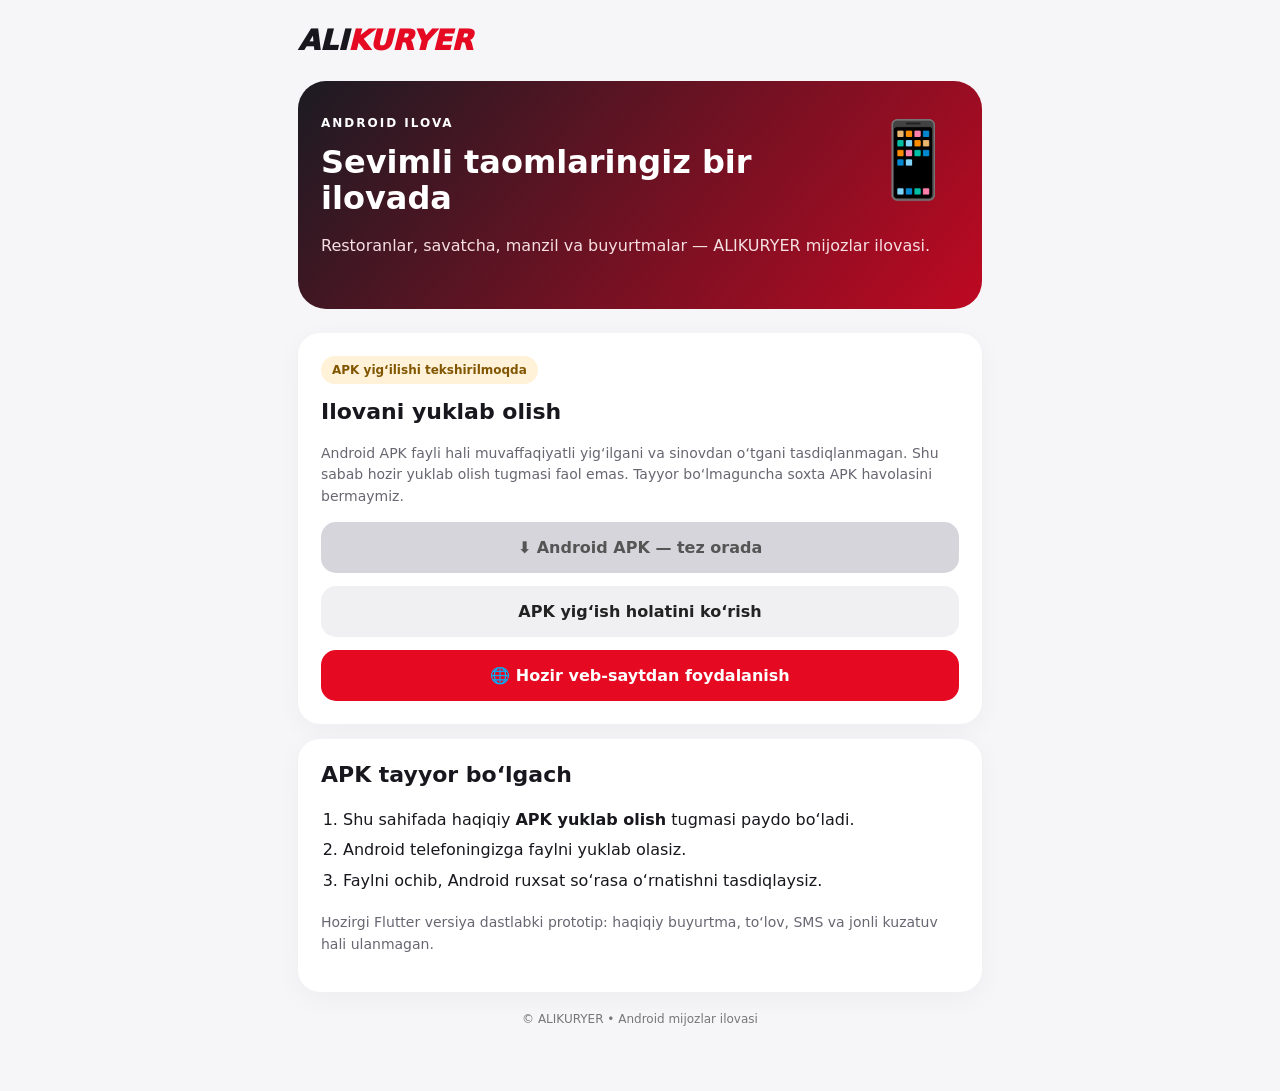
==== docs/app.html @ 2ca73f2b "Add truthful Android app download landing page pending verified APK" ====
<!doctype html><html lang="uz"><head><meta charset="utf-8"><meta name="viewport" content="width=device-width,initial-scale=1"><meta name="theme-color" content="#e50922"><title>ALIKURYER — Android ilovasi</title><style>*{box-sizing:border-box}body{margin:0;background:#f6f6f8;color:#17171d;font:16px system-ui,-apple-system,Arial,sans-serif}.wrap{max-width:720px;margin:auto;padding:24px 18px 45px}.brand{font-weight:950;font-size:28px;font-style:italic}.brand span{color:#e50922}.hero{background:linear-gradient(130deg,#1b1b23,#be0922);color:#fff;border-radius:28px;padding:35px 23px;margin:24px 0}.hero h1{font-size:32px;line-height:1.12;margin:15px 0}.hero p{color:#f6dfe2;line-height:1.6}.phone{font-size:74px;float:right}.card{background:#fff;border-radius:22px;padding:23px;margin-top:15px;box-shadow:0 7px 28px #0000000a}h2{margin-top:0;font-size:22px}.btn{display:block;text-align:center;text-decoration:none;border-radius:15px;padding:16px;font-weight:800;margin-top:13px}.primary{background:#e50922;color:#fff}.secondary{background:#f0f0f3;color:#222}.muted{color:#676772;line-height:1.55;font-size:14px}.status{display:inline-block;border-radius:99px;padding:7px 11px;background:#fff2d9;color:#825600;font-size:12px;font-weight:800}.disabled{background:#d5d5db;color:#555;cursor:not-allowed;border:0;width:100%;font:inherit;font-weight:800}.steps{padding-left:22px;line-height:1.9}a{color:#c80920}footer{text-align:center;color:#777;font-size:12px;padding:20px}</style></head><body><div class="wrap"><div class="brand">ALI<span>KURYER</span></div><section class="hero"><div class="phone" aria-hidden="true">📱</div><div style="font-size:12px;letter-spacing:2px;font-weight:800">ANDROID ILOVA</div><h1>Sevimli taomlaringiz bir ilovada</h1><p>Restoranlar, savatcha, manzil va buyurtmalar — ALIKURYER mijozlar ilovasi.</p></section><section class="card"><span class="status">APK yig‘ilishi tekshirilmoqda</span><h2 style="margin-top:15px">Ilovani yuklab olish</h2><p class="muted">Android APK fayli hali muvaffaqiyatli yig‘ilgani va sinovdan o‘tgani tasdiqlanmagan. Shu sabab hozir yuklab olish tugmasi faol emas. Tayyor bo‘lmaguncha soxta APK havolasini bermaymiz.</p><button class="btn disabled" disabled aria-disabled="true">⬇ Android APK — tez orada</button><a class="btn secondary" href="https://github.com/alikuryer2026-crypto/alikuryer/actions/workflows/flutter-customer-apk.yml" target="_blank" rel="noopener noreferrer">APK yig‘ish holatini ko‘rish</a><a class="btn primary" href="./">🌐 Hozir veb-saytdan foydalanish</a></section><section class="card"><h2>APK tayyor bo‘lgach</h2><ol class="steps"><li>Shu sahifada haqiqiy <b>APK yuklab olish</b> tugmasi paydo bo‘ladi.</li><li>Android telefoningizga faylni yuklab olasiz.</li><li>Faylni ochib, Android ruxsat so‘rasa o‘rnatishni tasdiqlaysiz.</li></ol><p class="muted">Hozirgi Flutter versiya dastlabki prototip: haqiqiy buyurtma, to‘lov, SMS va jonli kuzatuv hali ulanmagan.</p></section><footer>© ALIKURYER • Android mijozlar ilovasi</footer></div></body></html>
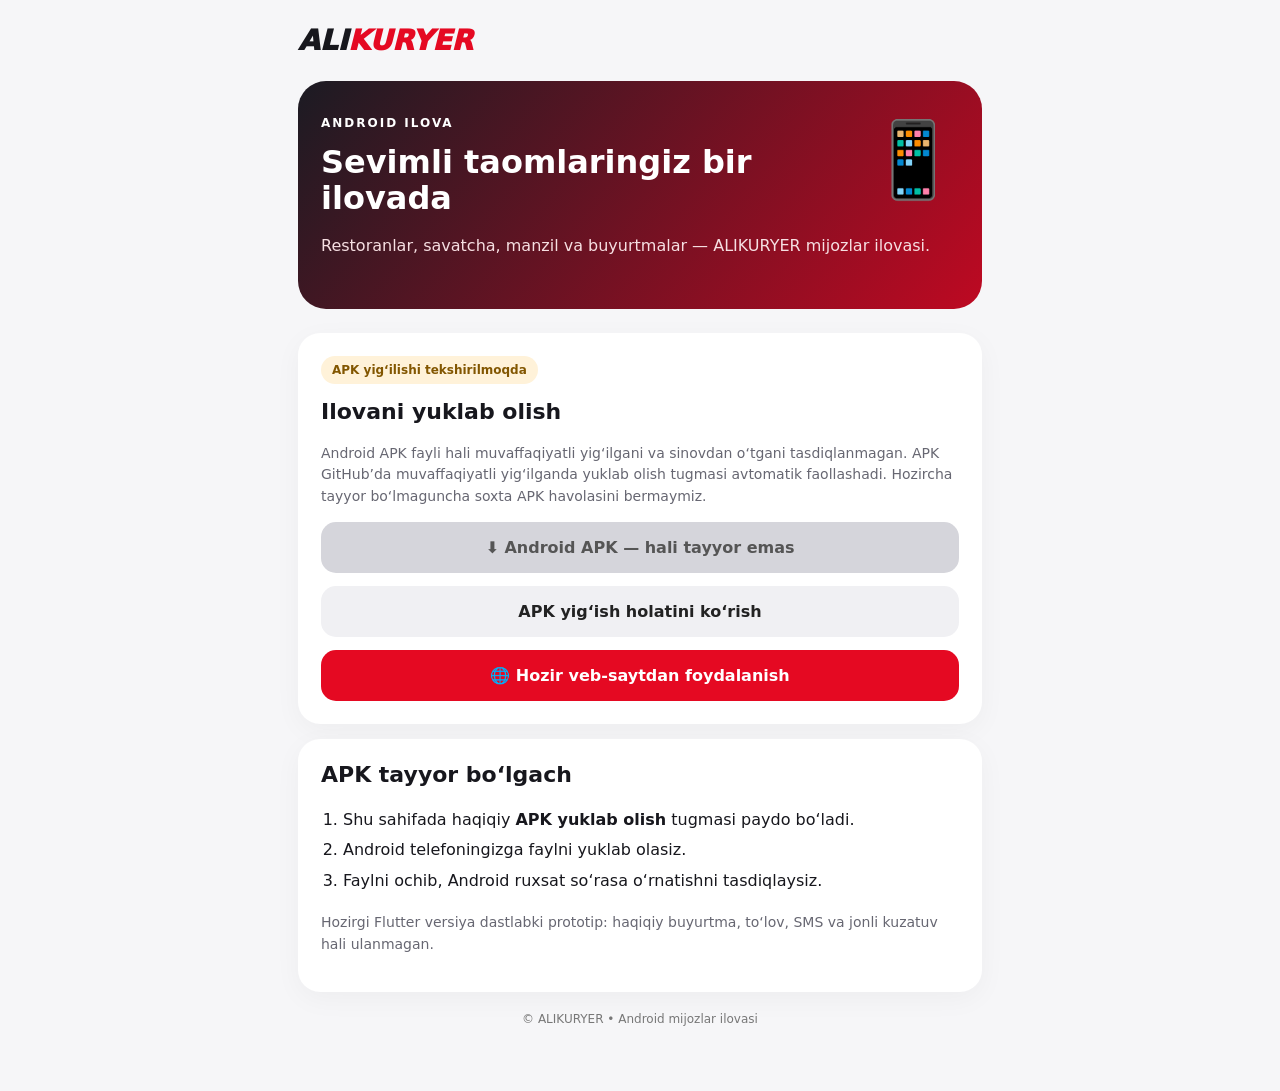
==== commit 4d0bf4e1: "Enable one-tap APK download automatically when verified GitHub Release asset exists" ====
--- a/docs/app.html
+++ b/docs/app.html
@@ -1 +1 @@
-<!doctype html><html lang="uz"><head><meta charset="utf-8"><meta name="viewport" content="width=device-width,initial-scale=1"><meta name="theme-color" content="#e50922"><title>ALIKURYER — Android ilovasi</title><style>*{box-sizing:border-box}body{margin:0;background:#f6f6f8;color:#17171d;font:16px system-ui,-apple-system,Arial,sans-serif}.wrap{max-width:720px;margin:auto;padding:24px 18px 45px}.brand{font-weight:950;font-size:28px;font-style:italic}.brand span{color:#e50922}.hero{background:linear-gradient(130deg,#1b1b23,#be0922);color:#fff;border-radius:28px;padding:35px 23px;margin:24px 0}.hero h1{font-size:32px;line-height:1.12;margin:15px 0}.hero p{color:#f6dfe2;line-height:1.6}.phone{font-size:74px;float:right}.card{background:#fff;border-radius:22px;padding:23px;margin-top:15px;box-shadow:0 7px 28px #0000000a}h2{margin-top:0;font-size:22px}.btn{display:block;text-align:center;text-decoration:none;border-radius:15px;padding:16px;font-weight:800;margin-top:13px}.primary{background:#e50922;color:#fff}.secondary{background:#f0f0f3;color:#222}.muted{color:#676772;line-height:1.55;font-size:14px}.status{display:inline-block;border-radius:99px;padding:7px 11px;background:#fff2d9;color:#825600;font-size:12px;font-weight:800}.disabled{background:#d5d5db;color:#555;cursor:not-allowed;border:0;width:100%;font:inherit;font-weight:800}.steps{padding-left:22px;line-height:1.9}a{color:#c80920}footer{text-align:center;color:#777;font-size:12px;padding:20px}</style></head><body><div class="wrap"><div class="brand">ALI<span>KURYER</span></div><section class="hero"><div class="phone" aria-hidden="true">📱</div><div style="font-size:12px;letter-spacing:2px;font-weight:800">ANDROID ILOVA</div><h1>Sevimli taomlaringiz bir ilovada</h1><p>Restoranlar, savatcha, manzil va buyurtmalar — ALIKURYER mijozlar ilovasi.</p></section><section class="card"><span class="status">APK yig‘ilishi tekshirilmoqda</span><h2 style="margin-top:15px">Ilovani yuklab olish</h2><p class="muted">Android APK fayli hali muvaffaqiyatli yig‘ilgani va sinovdan o‘tgani tasdiqlanmagan. Shu sabab hozir yuklab olish tugmasi faol emas. Tayyor bo‘lmaguncha soxta APK havolasini bermaymiz.</p><button class="btn disabled" disabled aria-disabled="true">⬇ Android APK — tez orada</button><a class="btn secondary" href="https://github.com/alikuryer2026-crypto/alikuryer/actions/workflows/flutter-customer-apk.yml" target="_blank" rel="noopener noreferrer">APK yig‘ish holatini ko‘rish</a><a class="btn primary" href="./">🌐 Hozir veb-saytdan foydalanish</a></section><section class="card"><h2>APK tayyor bo‘lgach</h2><ol class="steps"><li>Shu sahifada haqiqiy <b>APK yuklab olish</b> tugmasi paydo bo‘ladi.</li><li>Android telefoningizga faylni yuklab olasiz.</li><li>Faylni ochib, Android ruxsat so‘rasa o‘rnatishni tasdiqlaysiz.</li></ol><p class="muted">Hozirgi Flutter versiya dastlabki prototip: haqiqiy buyurtma, to‘lov, SMS va jonli kuzatuv hali ulanmagan.</p></section><footer>© ALIKURYER • Android mijozlar ilovasi</footer></div></body></html>+<!doctype html><html lang="uz"><head><meta charset="utf-8"><meta name="viewport" content="width=device-width,initial-scale=1"><meta name="theme-color" content="#e50922"><title>ALIKURYER — Android ilovasi</title><style>*{box-sizing:border-box}body{margin:0;background:#f6f6f8;color:#17171d;font:16px system-ui,-apple-system,Arial,sans-serif}.wrap{max-width:720px;margin:auto;padding:24px 18px 45px}.brand{font-weight:950;font-size:28px;font-style:italic}.brand span{color:#e50922}.hero{background:linear-gradient(130deg,#1b1b23,#be0922);color:#fff;border-radius:28px;padding:35px 23px;margin:24px 0}.hero h1{font-size:32px;line-height:1.12;margin:15px 0}.hero p{color:#f6dfe2;line-height:1.6}.phone{font-size:74px;float:right}.card{background:#fff;border-radius:22px;padding:23px;margin-top:15px;box-shadow:0 7px 28px #0000000a}h2{margin-top:0;font-size:22px}.btn{display:block;text-align:center;text-decoration:none;border-radius:15px;padding:16px;font-weight:800;margin-top:13px}.primary{background:#e50922;color:#fff}.secondary{background:#f0f0f3;color:#222}.muted{color:#676772;line-height:1.55;font-size:14px}.status{display:inline-block;border-radius:99px;padding:7px 11px;background:#fff2d9;color:#825600;font-size:12px;font-weight:800}.disabled{background:#d5d5db;color:#555;cursor:not-allowed;border:0;width:100%;font:inherit;font-weight:800}.steps{padding-left:22px;line-height:1.9}a{color:#c80920}footer{text-align:center;color:#777;font-size:12px;padding:20px}</style></head><body><div class="wrap"><div class="brand">ALI<span>KURYER</span></div><section class="hero"><div class="phone" aria-hidden="true">📱</div><div style="font-size:12px;letter-spacing:2px;font-weight:800">ANDROID ILOVA</div><h1>Sevimli taomlaringiz bir ilovada</h1><p>Restoranlar, savatcha, manzil va buyurtmalar — ALIKURYER mijozlar ilovasi.</p></section><section class="card"><span class="status">APK yig‘ilishi tekshirilmoqda</span><h2 style="margin-top:15px">Ilovani yuklab olish</h2><p class="muted">Android APK fayli hali muvaffaqiyatli yig‘ilgani va sinovdan o‘tgani tasdiqlanmagan. APK GitHub’da muvaffaqiyatli yig‘ilganda yuklab olish tugmasi avtomatik faollashadi. Hozircha tayyor bo‘lmaguncha soxta APK havolasini bermaymiz.</p><a id="apkDownload" class="btn disabled" aria-disabled="true" style="pointer-events:none" href="#" download>⬇ Android APK — tekshirilmoqda</a><a class="btn secondary" href="https://github.com/alikuryer2026-crypto/alikuryer/actions/workflows/flutter-customer-apk.yml" target="_blank" rel="noopener noreferrer">APK yig‘ish holatini ko‘rish</a><a class="btn primary" href="./">🌐 Hozir veb-saytdan foydalanish</a></section><section class="card"><h2>APK tayyor bo‘lgach</h2><ol class="steps"><li>Shu sahifada haqiqiy <b>APK yuklab olish</b> tugmasi paydo bo‘ladi.</li><li>Android telefoningizga faylni yuklab olasiz.</li><li>Faylni ochib, Android ruxsat so‘rasa o‘rnatishni tasdiqlaysiz.</li></ol><p class="muted">Hozirgi Flutter versiya dastlabki prototip: haqiqiy buyurtma, to‘lov, SMS va jonli kuzatuv hali ulanmagan.</p></section><footer>© ALIKURYER • Android mijozlar ilovasi</footer></div><script>(async function(){const a=document.getElementById("apkDownload");try{const r=await fetch("https://api.github.com/repos/alikuryer2026-crypto/alikuryer/releases/tags/customer-preview",{headers:{"Accept":"application/vnd.github+json"},cache:"no-store"});if(!r.ok)throw Error("not ready");const j=await r.json();const asset=(j.assets||[]).find(x=>x.name==="alikuryer-customer.apk"&&x.size>1000000);if(!asset)throw Error("missing apk");a.href=asset.browser_download_url;a.classList.remove("disabled");a.classList.add("primary");a.style.pointerEvents="auto";a.removeAttribute("aria-disabled");a.textContent="⬇ Android APK ni yuklab olish ("+(asset.size/1048576).toFixed(1)+" MB)";}catch(e){a.textContent="⬇ Android APK — hali tayyor emas";}})();</script></body></html>
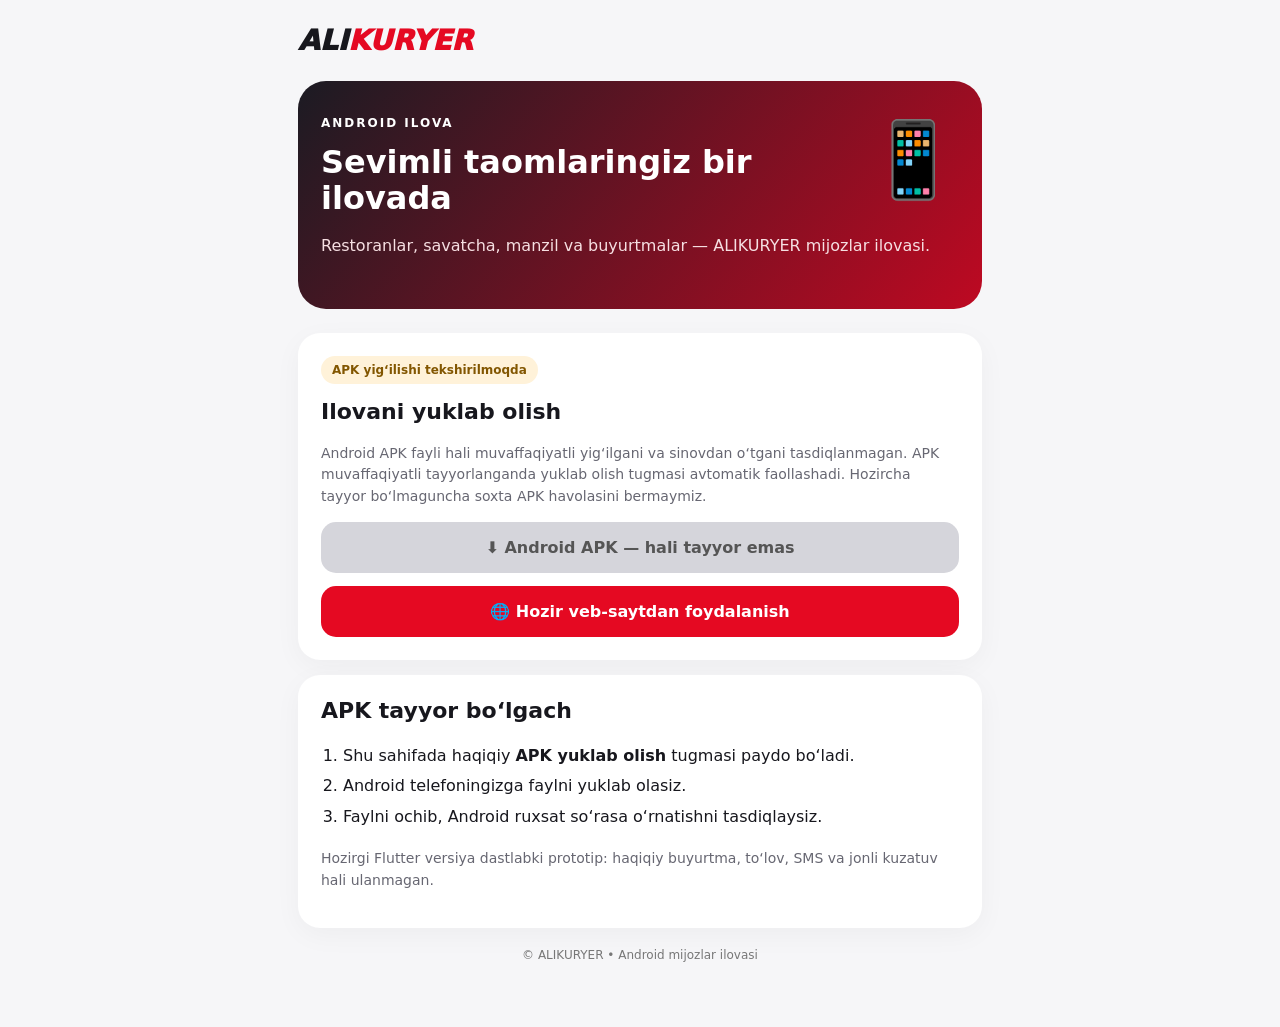
==== commit f364d139: "Remove GitHub branding and build-status link from public app download page" ====
--- a/docs/app.html
+++ b/docs/app.html
@@ -1 +1 @@
-<!doctype html><html lang="uz"><head><meta charset="utf-8"><meta name="viewport" content="width=device-width,initial-scale=1"><meta name="theme-color" content="#e50922"><title>ALIKURYER — Android ilovasi</title><style>*{box-sizing:border-box}body{margin:0;background:#f6f6f8;color:#17171d;font:16px system-ui,-apple-system,Arial,sans-serif}.wrap{max-width:720px;margin:auto;padding:24px 18px 45px}.brand{font-weight:950;font-size:28px;font-style:italic}.brand span{color:#e50922}.hero{background:linear-gradient(130deg,#1b1b23,#be0922);color:#fff;border-radius:28px;padding:35px 23px;margin:24px 0}.hero h1{font-size:32px;line-height:1.12;margin:15px 0}.hero p{color:#f6dfe2;line-height:1.6}.phone{font-size:74px;float:right}.card{background:#fff;border-radius:22px;padding:23px;margin-top:15px;box-shadow:0 7px 28px #0000000a}h2{margin-top:0;font-size:22px}.btn{display:block;text-align:center;text-decoration:none;border-radius:15px;padding:16px;font-weight:800;margin-top:13px}.primary{background:#e50922;color:#fff}.secondary{background:#f0f0f3;color:#222}.muted{color:#676772;line-height:1.55;font-size:14px}.status{display:inline-block;border-radius:99px;padding:7px 11px;background:#fff2d9;color:#825600;font-size:12px;font-weight:800}.disabled{background:#d5d5db;color:#555;cursor:not-allowed;border:0;width:100%;font:inherit;font-weight:800}.steps{padding-left:22px;line-height:1.9}a{color:#c80920}footer{text-align:center;color:#777;font-size:12px;padding:20px}</style></head><body><div class="wrap"><div class="brand">ALI<span>KURYER</span></div><section class="hero"><div class="phone" aria-hidden="true">📱</div><div style="font-size:12px;letter-spacing:2px;font-weight:800">ANDROID ILOVA</div><h1>Sevimli taomlaringiz bir ilovada</h1><p>Restoranlar, savatcha, manzil va buyurtmalar — ALIKURYER mijozlar ilovasi.</p></section><section class="card"><span class="status">APK yig‘ilishi tekshirilmoqda</span><h2 style="margin-top:15px">Ilovani yuklab olish</h2><p class="muted">Android APK fayli hali muvaffaqiyatli yig‘ilgani va sinovdan o‘tgani tasdiqlanmagan. APK GitHub’da muvaffaqiyatli yig‘ilganda yuklab olish tugmasi avtomatik faollashadi. Hozircha tayyor bo‘lmaguncha soxta APK havolasini bermaymiz.</p><a id="apkDownload" class="btn disabled" aria-disabled="true" style="pointer-events:none" href="#" download>⬇ Android APK — tekshirilmoqda</a><a class="btn secondary" href="https://github.com/alikuryer2026-crypto/alikuryer/actions/workflows/flutter-customer-apk.yml" target="_blank" rel="noopener noreferrer">APK yig‘ish holatini ko‘rish</a><a class="btn primary" href="./">🌐 Hozir veb-saytdan foydalanish</a></section><section class="card"><h2>APK tayyor bo‘lgach</h2><ol class="steps"><li>Shu sahifada haqiqiy <b>APK yuklab olish</b> tugmasi paydo bo‘ladi.</li><li>Android telefoningizga faylni yuklab olasiz.</li><li>Faylni ochib, Android ruxsat so‘rasa o‘rnatishni tasdiqlaysiz.</li></ol><p class="muted">Hozirgi Flutter versiya dastlabki prototip: haqiqiy buyurtma, to‘lov, SMS va jonli kuzatuv hali ulanmagan.</p></section><footer>© ALIKURYER • Android mijozlar ilovasi</footer></div><script>(async function(){const a=document.getElementById("apkDownload");try{const r=await fetch("https://api.github.com/repos/alikuryer2026-crypto/alikuryer/releases/tags/customer-preview",{headers:{"Accept":"application/vnd.github+json"},cache:"no-store"});if(!r.ok)throw Error("not ready");const j=await r.json();const asset=(j.assets||[]).find(x=>x.name==="alikuryer-customer.apk"&&x.size>1000000);if(!asset)throw Error("missing apk");a.href=asset.browser_download_url;a.classList.remove("disabled");a.classList.add("primary");a.style.pointerEvents="auto";a.removeAttribute("aria-disabled");a.textContent="⬇ Android APK ni yuklab olish ("+(asset.size/1048576).toFixed(1)+" MB)";}catch(e){a.textContent="⬇ Android APK — hali tayyor emas";}})();</script></body></html>+<!doctype html><html lang="uz"><head><meta charset="utf-8"><meta name="viewport" content="width=device-width,initial-scale=1"><meta name="theme-color" content="#e50922"><title>ALIKURYER — Android ilovasi</title><style>*{box-sizing:border-box}body{margin:0;background:#f6f6f8;color:#17171d;font:16px system-ui,-apple-system,Arial,sans-serif}.wrap{max-width:720px;margin:auto;padding:24px 18px 45px}.brand{font-weight:950;font-size:28px;font-style:italic}.brand span{color:#e50922}.hero{background:linear-gradient(130deg,#1b1b23,#be0922);color:#fff;border-radius:28px;padding:35px 23px;margin:24px 0}.hero h1{font-size:32px;line-height:1.12;margin:15px 0}.hero p{color:#f6dfe2;line-height:1.6}.phone{font-size:74px;float:right}.card{background:#fff;border-radius:22px;padding:23px;margin-top:15px;box-shadow:0 7px 28px #0000000a}h2{margin-top:0;font-size:22px}.btn{display:block;text-align:center;text-decoration:none;border-radius:15px;padding:16px;font-weight:800;margin-top:13px}.primary{background:#e50922;color:#fff}.secondary{background:#f0f0f3;color:#222}.muted{color:#676772;line-height:1.55;font-size:14px}.status{display:inline-block;border-radius:99px;padding:7px 11px;background:#fff2d9;color:#825600;font-size:12px;font-weight:800}.disabled{background:#d5d5db;color:#555;cursor:not-allowed;border:0;width:100%;font:inherit;font-weight:800}.steps{padding-left:22px;line-height:1.9}a{color:#c80920}footer{text-align:center;color:#777;font-size:12px;padding:20px}</style></head><body><div class="wrap"><div class="brand">ALI<span>KURYER</span></div><section class="hero"><div class="phone" aria-hidden="true">📱</div><div style="font-size:12px;letter-spacing:2px;font-weight:800">ANDROID ILOVA</div><h1>Sevimli taomlaringiz bir ilovada</h1><p>Restoranlar, savatcha, manzil va buyurtmalar — ALIKURYER mijozlar ilovasi.</p></section><section class="card"><span class="status">APK yig‘ilishi tekshirilmoqda</span><h2 style="margin-top:15px">Ilovani yuklab olish</h2><p class="muted">Android APK fayli hali muvaffaqiyatli yig‘ilgani va sinovdan o‘tgani tasdiqlanmagan. APK muvaffaqiyatli tayyorlanganda yuklab olish tugmasi avtomatik faollashadi. Hozircha tayyor bo‘lmaguncha soxta APK havolasini bermaymiz.</p><a id="apkDownload" class="btn disabled" aria-disabled="true" style="pointer-events:none" href="#" download>⬇ Android APK — tekshirilmoqda</a><a class="btn primary" href="./">🌐 Hozir veb-saytdan foydalanish</a></section><section class="card"><h2>APK tayyor bo‘lgach</h2><ol class="steps"><li>Shu sahifada haqiqiy <b>APK yuklab olish</b> tugmasi paydo bo‘ladi.</li><li>Android telefoningizga faylni yuklab olasiz.</li><li>Faylni ochib, Android ruxsat so‘rasa o‘rnatishni tasdiqlaysiz.</li></ol><p class="muted">Hozirgi Flutter versiya dastlabki prototip: haqiqiy buyurtma, to‘lov, SMS va jonli kuzatuv hali ulanmagan.</p></section><footer>© ALIKURYER • Android mijozlar ilovasi</footer></div><script>(async function(){const a=document.getElementById("apkDownload");try{const r=await fetch("https://api.github.com/repos/alikuryer2026-crypto/alikuryer/releases/tags/customer-preview",{headers:{"Accept":"application/vnd.github+json"},cache:"no-store"});if(!r.ok)throw Error("not ready");const j=await r.json();const asset=(j.assets||[]).find(x=>x.name==="alikuryer-customer.apk"&&x.size>1000000);if(!asset)throw Error("missing apk");a.href=asset.browser_download_url;a.classList.remove("disabled");a.classList.add("primary");a.style.pointerEvents="auto";a.removeAttribute("aria-disabled");a.textContent="⬇ Android APK ni yuklab olish ("+(asset.size/1048576).toFixed(1)+" MB)";}catch(e){a.textContent="⬇ Android APK — hali tayyor emas";}})();</script></body></html>
